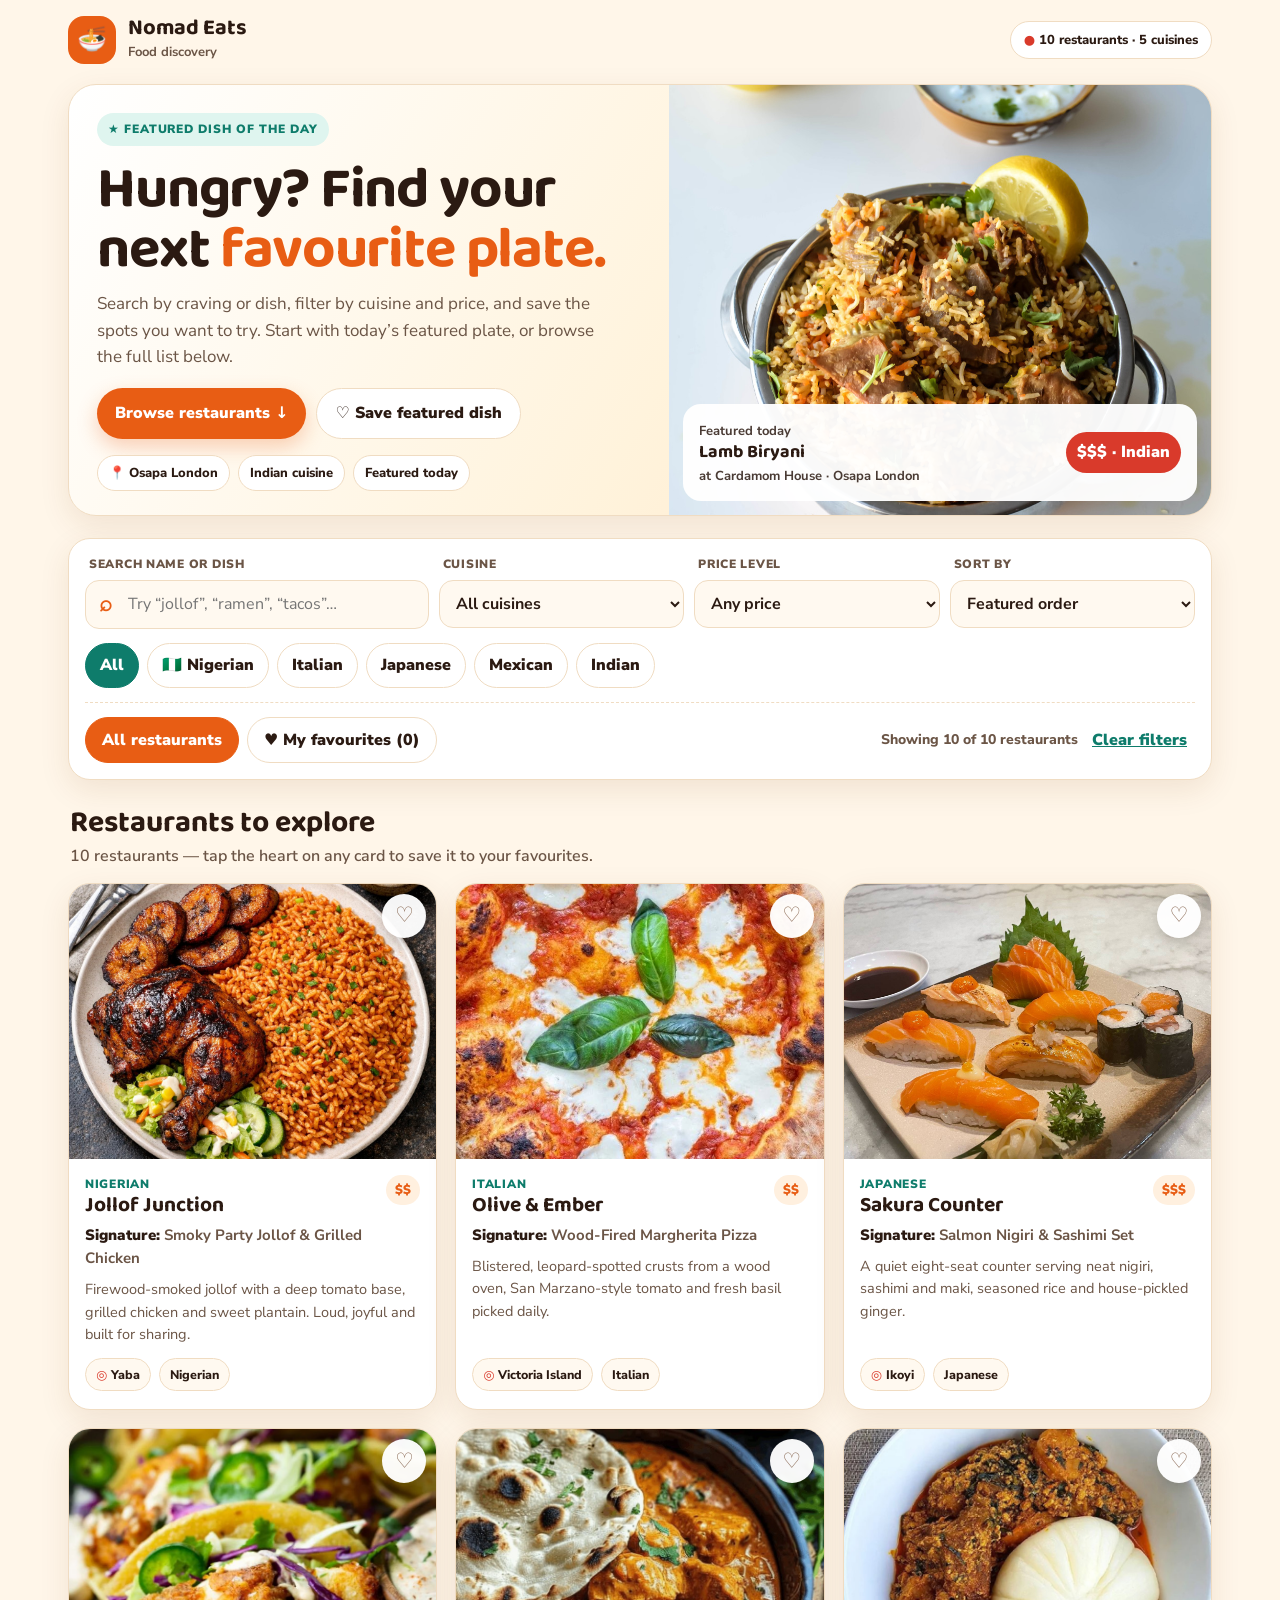
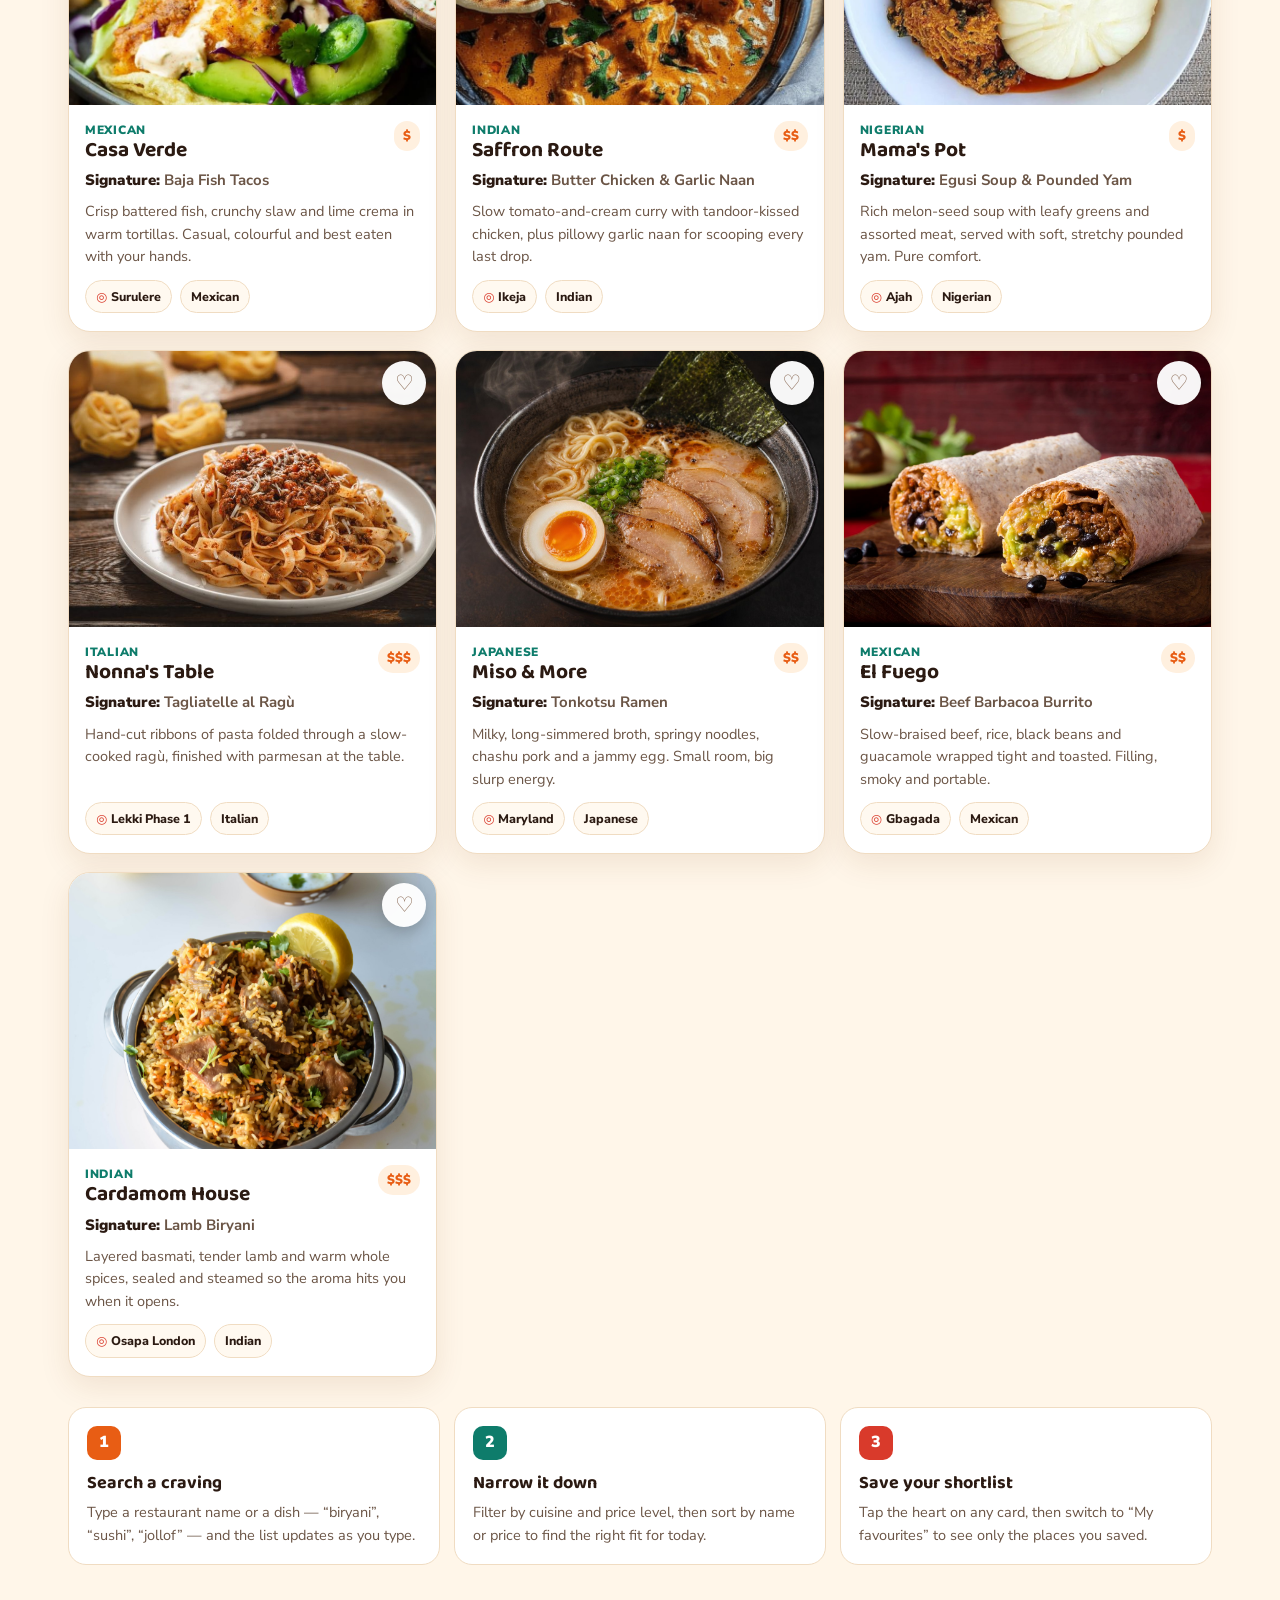
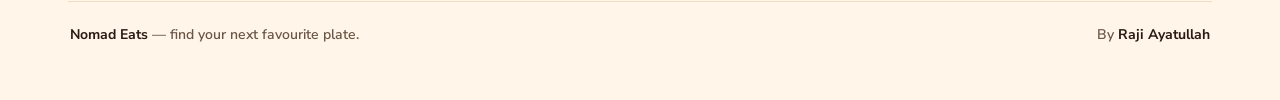
==== index.html @ 7a1a0c4a "Rename nomad-eats-food-discovery.html to index.html" ====
<!doctype html>
<html lang="en">
<head>
<meta charset="utf-8">
<meta name="viewport" content="width=device-width, initial-scale=1, viewport-fit=cover">
<meta name="color-scheme" content="light dark">
<link rel="icon" href="data:,">
<title>Nomad Eats — Food Discovery</title>
<link rel="preconnect" href="https://fonts.googleapis.com">
<link rel="preconnect" href="https://fonts.gstatic.com" crossorigin>
<link href="https://fonts.googleapis.com/css2?family=Baloo+2:wght@600;700;800&family=Nunito+Sans:opsz,wght@6..12,400;6..12,600;6..12,700;6..12,800&display=swap" rel="stylesheet">
<style>
:root{
  --bg:#FFF6E9; --bg2:#FFEDD3; --card:#FFFFFF; --card2:#FFF9F0;
  --ink:#2B1A12; --muted:#6B5546; --line:#F0DCC2;
  --orange:#E85D14; --orange2:#FF7A29; --red:#D93A2B; --teal:#0E7C6B; --teal-bg:#DFF5EF;
  --chip:#FFF; --shadow:0 10px 30px rgba(120,55,10,.10);
  --radius:22px;
  color-scheme:light dark;
}
@media (prefers-color-scheme:dark){
  :root{ --bg:#1C130E; --bg2:#241812; --card:#2A1D15; --card2:#2A1D15; --ink:#FFF3E4; --muted:#C9B09A; --line:#453224; --chip:#2A1D15; --teal-bg:#123A33; --shadow:0 10px 30px rgba(0,0,0,.35); }
}
*{box-sizing:border-box}
html{scroll-behavior:smooth}
body{margin:0;font-family:"Nunito Sans",system-ui,sans-serif;background:var(--bg);color:var(--ink);line-height:1.55}
h1,h2,h3{font-family:"Baloo 2",system-ui,sans-serif;line-height:1.05;margin:0}
a{color:var(--teal)}
button,select,input{font:inherit;min-height:44px}
img{display:block;max-width:100%}
.wrap{max-width:1180px;margin:0 auto;padding:0 18px 48px}

/* top bar */
.topbar{display:flex;align-items:center;justify-content:space-between;gap:12px;padding:16px 0 6px;flex-wrap:wrap}
.brand{display:flex;align-items:center;gap:12px}
.mark{width:48px;height:48px;border-radius:16px;background:var(--orange);color:#fff;display:grid;place-items:center;font-size:24px;flex:0 0 auto}
.brand b{font-family:"Baloo 2";font-size:22px;display:block;line-height:1}
.brand span{font-size:13px;color:var(--muted);font-weight:700}
.info-pill{border:1.5px solid var(--line);background:var(--card);border-radius:999px;padding:8px 13px;font-weight:800;font-size:13px}
.info-pill i{color:var(--red);font-style:normal}

/* hero */
.hero{margin-top:14px;background:linear-gradient(120deg,#FFF 0%,#FFF3DC 55%,#FFE3C2 100%);border:1px solid var(--line);border-radius:28px;overflow:hidden;display:grid;grid-template-columns:1.05fr .95fr;box-shadow:var(--shadow)}
@media(prefers-color-scheme:dark){.hero{background:linear-gradient(120deg,#2E1F14,#2A1A10 60%,#3A2110)}}
.hero-copy{padding:28px 28px 24px}
.eyebrow{display:inline-flex;align-items:center;gap:8px;background:var(--teal-bg);color:var(--teal);font-weight:900;font-size:12px;letter-spacing:.08em;text-transform:uppercase;padding:7px 11px;border-radius:999px}
.hero h1{font-size:clamp(32px,6vw,58px);margin:14px 0 10px;letter-spacing:-.02em}
.hero h1 em{font-style:normal;color:var(--orange)}
.hero p.lead{font-size:17px;color:var(--muted);max-width:52ch;margin:0 0 18px}
.hero-actions{display:flex;gap:10px;flex-wrap:wrap}
.btn{border:0;border-radius:999px;padding:12px 18px;font-weight:900;cursor:pointer;text-decoration:none;display:inline-flex;align-items:center;gap:8px;justify-content:center}
.btn-primary{background:var(--orange);color:#fff;box-shadow:0 8px 20px rgba(232,93,20,.28)}
.btn-ghost{background:var(--card);color:var(--ink);border:1.5px solid var(--line)}
.hero-meta{display:flex;gap:8px;flex-wrap:wrap;margin-top:16px}
.meta-chip{background:var(--card);border:1px solid var(--line);border-radius:999px;padding:7px 11px;font-size:13px;font-weight:800}
.hero-media{position:relative;min-height:320px}
.hero-media img{width:100%;height:100%;object-fit:cover;position:absolute;inset:0}
.feature-card{position:absolute;left:14px;right:14px;bottom:14px;background:rgba(255,255,255,.96);color:#2B1A12;border-radius:18px;padding:14px 16px;display:flex;justify-content:space-between;gap:8px 12px;align-items:center;flex-wrap:wrap}
.feature-card>div{min-width:0}
.feature-card b{overflow-wrap:break-word}
@media(prefers-color-scheme:dark){.feature-card{background:rgba(30,20,13,.94);color:#FFF3E4}}
.feature-card b{font-family:"Baloo 2";font-size:18px;display:block;line-height:1.1}
.feature-card span{font-size:13px;opacity:.85;font-weight:700}
.price-badge{background:var(--red);color:#fff;font-weight:900;border-radius:999px;padding:8px 11px;white-space:nowrap;flex:0 0 auto}

/* toolbar */
.toolbar{position:sticky;top:10px;z-index:20;margin-top:22px;background:var(--card);border:1px solid var(--line);border-radius:22px;padding:16px;box-shadow:var(--shadow)}
.toolbar-grid{display:grid;grid-template-columns:1.4fr 1fr 1fr 1fr;gap:10px}
@media(max-width:860px){.hero{grid-template-columns:1fr}.hero-media{min-height:300px}.toolbar-grid{grid-template-columns:1fr 1fr}}
@media(max-width:520px){.toolbar-grid{grid-template-columns:1fr}.hero-copy{padding:22px 18px}}
label.field{display:block}
label.field span{display:block;font-size:12px;font-weight:900;letter-spacing:.06em;text-transform:uppercase;color:var(--muted);margin:0 0 6px 4px}
.search-wrap{position:relative}
.search-wrap input{width:100%;border:1.5px solid var(--line);background:var(--card2);border-radius:14px;padding:11px 14px 11px 42px;color:var(--ink)}
.search-wrap::before{content:"⌕";position:absolute;left:14px;top:50%;transform:translateY(-50%);font-size:22px;color:var(--orange);font-weight:900}
select{width:100%;border:1.5px solid var(--line);background:var(--card2);border-radius:14px;padding:11px 12px;color:var(--ink);font-weight:700}
.cuisine-row{display:flex;gap:8px;flex-wrap:wrap;margin-top:14px}
.chip{border:1.5px solid var(--line);background:var(--chip);color:var(--ink);border-radius:999px;padding:9px 14px;font-weight:900;cursor:pointer;min-height:40px}
.chip[aria-pressed="true"]{background:var(--teal);border-color:var(--teal);color:#fff}
.view-row{display:flex;gap:10px;flex-wrap:wrap;align-items:center;justify-content:space-between;margin-top:14px;padding-top:14px;border-top:1px dashed var(--line)}
.view-btns{display:flex;gap:8px;flex-wrap:wrap}
.view-btn{border-radius:999px;padding:10px 16px;font-weight:900;cursor:pointer;border:1.5px solid var(--line);background:var(--chip);color:var(--ink)}
.view-btn[aria-pressed="true"]{background:var(--orange);border-color:var(--orange);color:#fff}
.result-count{font-weight:800;color:var(--muted);font-size:14px}
.count-row{display:flex;align-items:center;gap:6px;flex-wrap:wrap;min-width:0}
.clear-btn{background:none;border:0;color:var(--teal);font-weight:900;cursor:pointer;text-decoration:underline;padding:8px}

/* grid */
.section-head{display:flex;align-items:end;justify-content:space-between;gap:14px;margin:28px 2px 14px;flex-wrap:wrap}
.section-head h2{font-size:30px}
.section-head p{margin:4px 0 0;color:var(--muted);font-weight:600}
.grid{display:grid;grid-template-columns:repeat(3,1fr);gap:18px}
@media(max-width:960px){.grid{grid-template-columns:repeat(2,1fr)}}
@media(max-width:600px){.grid{grid-template-columns:1fr}}
.card{background:var(--card);border:1px solid var(--line);border-radius:var(--radius);overflow:hidden;box-shadow:var(--shadow);display:flex;flex-direction:column}
.card-media{position:relative;aspect-ratio:4/3;overflow:hidden;background:var(--bg2)}
.card-media img{width:100%;height:100%;object-fit:cover}
.fav-btn{position:absolute;top:10px;right:10px;width:44px;height:44px;border-radius:50%;border:0;background:rgba(255,255,255,.96);display:grid;place-items:center;cursor:pointer;font-size:21px;line-height:1;color:#8A6A55;box-shadow:0 6px 16px rgba(0,0,0,.18)}
.fav-btn[aria-pressed="true"]{color:var(--red);background:#FFE9E6}
.card-body{padding:16px 16px 18px;display:flex;flex-direction:column;gap:8px;flex:1}
.card-top{display:flex;justify-content:space-between;gap:10px;align-items:flex-start}
.card h3{font-size:21px}
.cuisine{font-size:12px;font-weight:900;letter-spacing:.06em;text-transform:uppercase;color:var(--teal)}
.price{font-weight:900;color:var(--orange);white-space:nowrap;background:#FFF0DF;border-radius:999px;padding:5px 9px;font-size:13px}
@media(prefers-color-scheme:dark){.price{background:#3A2412}}
.dish{font-weight:900;font-size:15px}
.dish span{color:var(--muted);font-weight:700}
.desc{color:var(--muted);font-size:14.5px;margin:0;flex:1}
.card-foot{display:flex;gap:8px;flex-wrap:wrap;margin-top:4px}
.pill{font-size:12.5px;font-weight:800;border:1px solid var(--line);border-radius:999px;padding:6px 10px;background:var(--card2)}
.pill.loc::before{content:"◎ ";color:var(--red);font-weight:900}

.empty{display:none;background:var(--card);border:1.5px dashed var(--line);border-radius:22px;padding:34px 20px;text-align:center}
.empty.show{display:block}
.empty h3{font-size:24px;margin-bottom:6px}
.empty p{color:var(--muted);margin:0 auto 14px;max-width:46ch}

.how{margin-top:30px;display:grid;grid-template-columns:repeat(3,1fr);gap:14px}
@media(max-width:700px){.how{grid-template-columns:1fr}}
.how article{background:var(--card);border:1px solid var(--line);border-radius:18px;padding:18px}
.how b{font-family:"Baloo 2";font-size:18px;display:block;margin-bottom:4px}
.how p{margin:0;color:var(--muted);font-size:14.5px}
.num{width:34px;height:34px;border-radius:10px;display:grid;place-items:center;color:#fff;font-weight:900;margin-bottom:10px}
footer{margin-top:36px;border-top:1px solid var(--line);padding:22px 2px 6px;display:flex;justify-content:space-between;gap:14px;flex-wrap:wrap;color:var(--muted);font-size:14px;font-weight:600}
footer b{color:var(--ink)}
.sr{position:absolute;width:1px;height:1px;overflow:hidden;clip:rect(0 0 0 0);white-space:nowrap}
:focus-visible{outline:3px solid var(--teal);outline-offset:2px}
@media (prefers-reduced-motion:reduce){*{scroll-behavior:auto!important;transition:none!important}}

/* ---- mobile: no horizontal overflow, roomy tap targets ---- */
html,body{overflow-x:clip}
.wrap{min-width:0}
h1,h2,h3,.card h3,.feature-card b{overflow-wrap:break-word}
.view-btn,.clear-btn{min-height:44px}
@media(max-width:520px){
  .toolbar{position:static}
  .wrap{padding:0 14px 40px}
  .topbar{padding-top:12px}
  .brand b{font-size:20px}
  .info-pill{font-size:12px;padding:7px 11px}
  .hero-copy{padding:20px 16px}
  .hero h1{font-size:31px}
  .hero p.lead{font-size:16px}
  .hero-media{min-height:260px}
  .feature-card{left:10px;right:10px;bottom:10px;padding:12px 14px}
  .feature-card b{font-size:16px}
  .price-badge{padding:7px 10px;font-size:13px}
  .section-head h2{font-size:26px}
  .card h3{font-size:19px}
  .chip{min-height:44px;padding:10px 14px}
  .view-row{flex-direction:column;align-items:stretch}
  .view-btns{display:grid;grid-template-columns:1fr 1fr}
  .view-btn{padding:11px 10px}
  footer{flex-direction:column;gap:6px}
}
@media(max-width:380px){
  .hero h1{font-size:28px}
  .hero-media{min-height:230px}
  .brand span{font-size:12px}
  .view-btns{grid-template-columns:1fr}
  .btn{width:100%}
  .hero-actions .btn{width:100%}
}

</style>
</head>
<body>
<div class="wrap">
  <div class="topbar">
    <div class="brand"><div class="mark" aria-hidden="true">🍜</div><div><b>Nomad Eats</b><span>Food discovery</span></div></div>
    <div class="info-pill"><i>●</i> 10 restaurants · 5 cuisines</div>
  </div>

  <!-- HERO / FEATURED -->
  <section class="hero" aria-labelledby="hero-title">
    <div class="hero-copy">
      <span class="eyebrow">★ Featured dish of the day</span>
      <h1 id="hero-title">Hungry? Find your next <em>favourite plate.</em></h1>
      <p class="lead">Search by craving or dish, filter by cuisine and price, and save the spots you want to try. Start with today’s featured plate, or browse the full list below.</p>
      <div class="hero-actions">
        <a class="btn btn-primary" href="#explore">Browse restaurants ↓</a>
        <button class="btn btn-ghost" id="heroFavBtn" type="button">♡ Save featured dish</button>
      </div>
      <div class="hero-meta" id="heroMeta"></div>
    </div>
    <div class="hero-media">
      <img id="heroImg" src="[data-uri]" alt="Plate of smoky jollof rice with grilled chicken and fried plantain">
      <div class="feature-card">
        <div><span id="heroDishLabel">Featured today</span><b id="heroDishName">—</b><span id="heroRestName">—</span></div>
        <div class="price-badge" id="heroPrice">—</div>
      </div>
    </div>
  </section>

  <!-- CONTROLS -->
  <section class="toolbar" id="explore" aria-label="Search and filters">
    <div class="toolbar-grid">
      <label class="field"><span>Search name or dish</span>
        <div class="search-wrap"><input id="searchInput" type="search" placeholder="Try “jollof”, “ramen”, “tacos”…" autocomplete="off"></div>
      </label>
      <label class="field"><span>Cuisine</span>
        <select id="cuisineSelect">
          <option value="all">All cuisines</option>
          <option>Nigerian</option><option>Italian</option><option>Japanese</option><option>Mexican</option><option>Indian</option>
        </select>
      </label>
      <label class="field"><span>Price level</span>
        <select id="priceSelect">
          <option value="all">Any price</option>
          <option value="1">$ — Budget</option>
          <option value="2">$$ — Mid-range</option>
          <option value="3">$$$ — Treat yourself</option>
        </select>
      </label>
      <label class="field"><span>Sort by</span>
        <select id="sortSelect">
          <option value="featured">Featured order</option>
          <option value="name">Name (A–Z)</option>
          <option value="price-low">Price: low to high</option>
          <option value="price-high">Price: high to low</option>
        </select>
      </label>
    </div>

    <div class="cuisine-row" role="group" aria-label="Quick cuisine filters" id="cuisineChips">
      <button class="chip" type="button" data-cuisine="all" aria-pressed="true">All</button>
      <button class="chip" type="button" data-cuisine="Nigerian" aria-pressed="false">🇳🇬 Nigerian</button>
      <button class="chip" type="button" data-cuisine="Italian" aria-pressed="false">Italian</button>
      <button class="chip" type="button" data-cuisine="Japanese" aria-pressed="false">Japanese</button>
      <button class="chip" type="button" data-cuisine="Mexican" aria-pressed="false">Mexican</button>
      <button class="chip" type="button" data-cuisine="Indian" aria-pressed="false">Indian</button>
    </div>

    <div class="view-row">
      <div class="view-btns" role="group" aria-label="View">
        <button class="view-btn" id="viewAllBtn" type="button" aria-pressed="true">All restaurants</button>
        <button class="view-btn" id="viewFavBtn" type="button" aria-pressed="false">♥ My favourites <span id="favCount">(0)</span></button>
      </div>
      <div class="count-row">
        <span class="result-count" id="resultCount" aria-live="polite"></span>
        <button class="clear-btn" id="clearBtn" type="button">Clear filters</button>
      </div>
    </div>
  </section>

  <div class="section-head">
    <div><h2 id="listTitle">Restaurants to explore</h2><p id="listSub">10 restaurants — tap the heart on any card to save it to your favourites.</p></div>
  </div>

  <section class="grid" id="grid" aria-label="Restaurant listings"></section>

  <div class="empty" id="emptyBox">
    <h3 id="emptyTitle">Nothing matches — yet</h3>
    <p id="emptyText">Try a different search word, or clear the filters to see all restaurants again.</p>
    <button class="btn btn-primary" id="emptyBtn" type="button">Clear search &amp; filters</button>
  </div>

  <section class="how" aria-label="How Nomad Eats works">
    <article><div class="num" style="background:var(--orange)">1</div><b>Search a craving</b><p>Type a restaurant name or a dish — “biryani”, “sushi”, “jollof” — and the list updates as you type.</p></article>
    <article><div class="num" style="background:var(--teal)">2</div><b>Narrow it down</b><p>Filter by cuisine and price level, then sort by name or price to find the right fit for today.</p></article>
    <article><div class="num" style="background:var(--red)">3</div><b>Save your shortlist</b><p>Tap the heart on any card, then switch to “My favourites” to see only the places you saved.</p></article>
  </section>

  <footer>
    <div><b>Nomad Eats</b> — find your next favourite plate.</div>
    <div>By <b>Raji Ayatullah</b></div>
  </footer>
</div>

<script>
var RESTAURANTS = [
  {id:1, name:"Jollof Junction", cuisine:"Nigerian", dish:"Smoky Party Jollof & Grilled Chicken", price:2, neighbourhood:"Yaba", img:"[data-uri]", alt:"Plate of smoky jollof rice with grilled chicken and fried plantain", desc:"Firewood-smoked jollof with a deep tomato base, grilled chicken and sweet plantain. Loud, joyful and built for sharing."},
  {id:2, name:"Olive & Ember", cuisine:"Italian", dish:"Wood-Fired Margherita Pizza", price:2, neighbourhood:"Victoria Island", img:"[data-uri]", alt:"Wood-fired margherita pizza with mozzarella, tomato and basil", desc:"Blistered, leopard-spotted crusts from a wood oven, San Marzano-style tomato and fresh basil picked daily."},
  {id:3, name:"Sakura Counter", cuisine:"Japanese", dish:"Salmon Nigiri & Sashimi Set", price:3, neighbourhood:"Ikoyi", img:"[data-uri]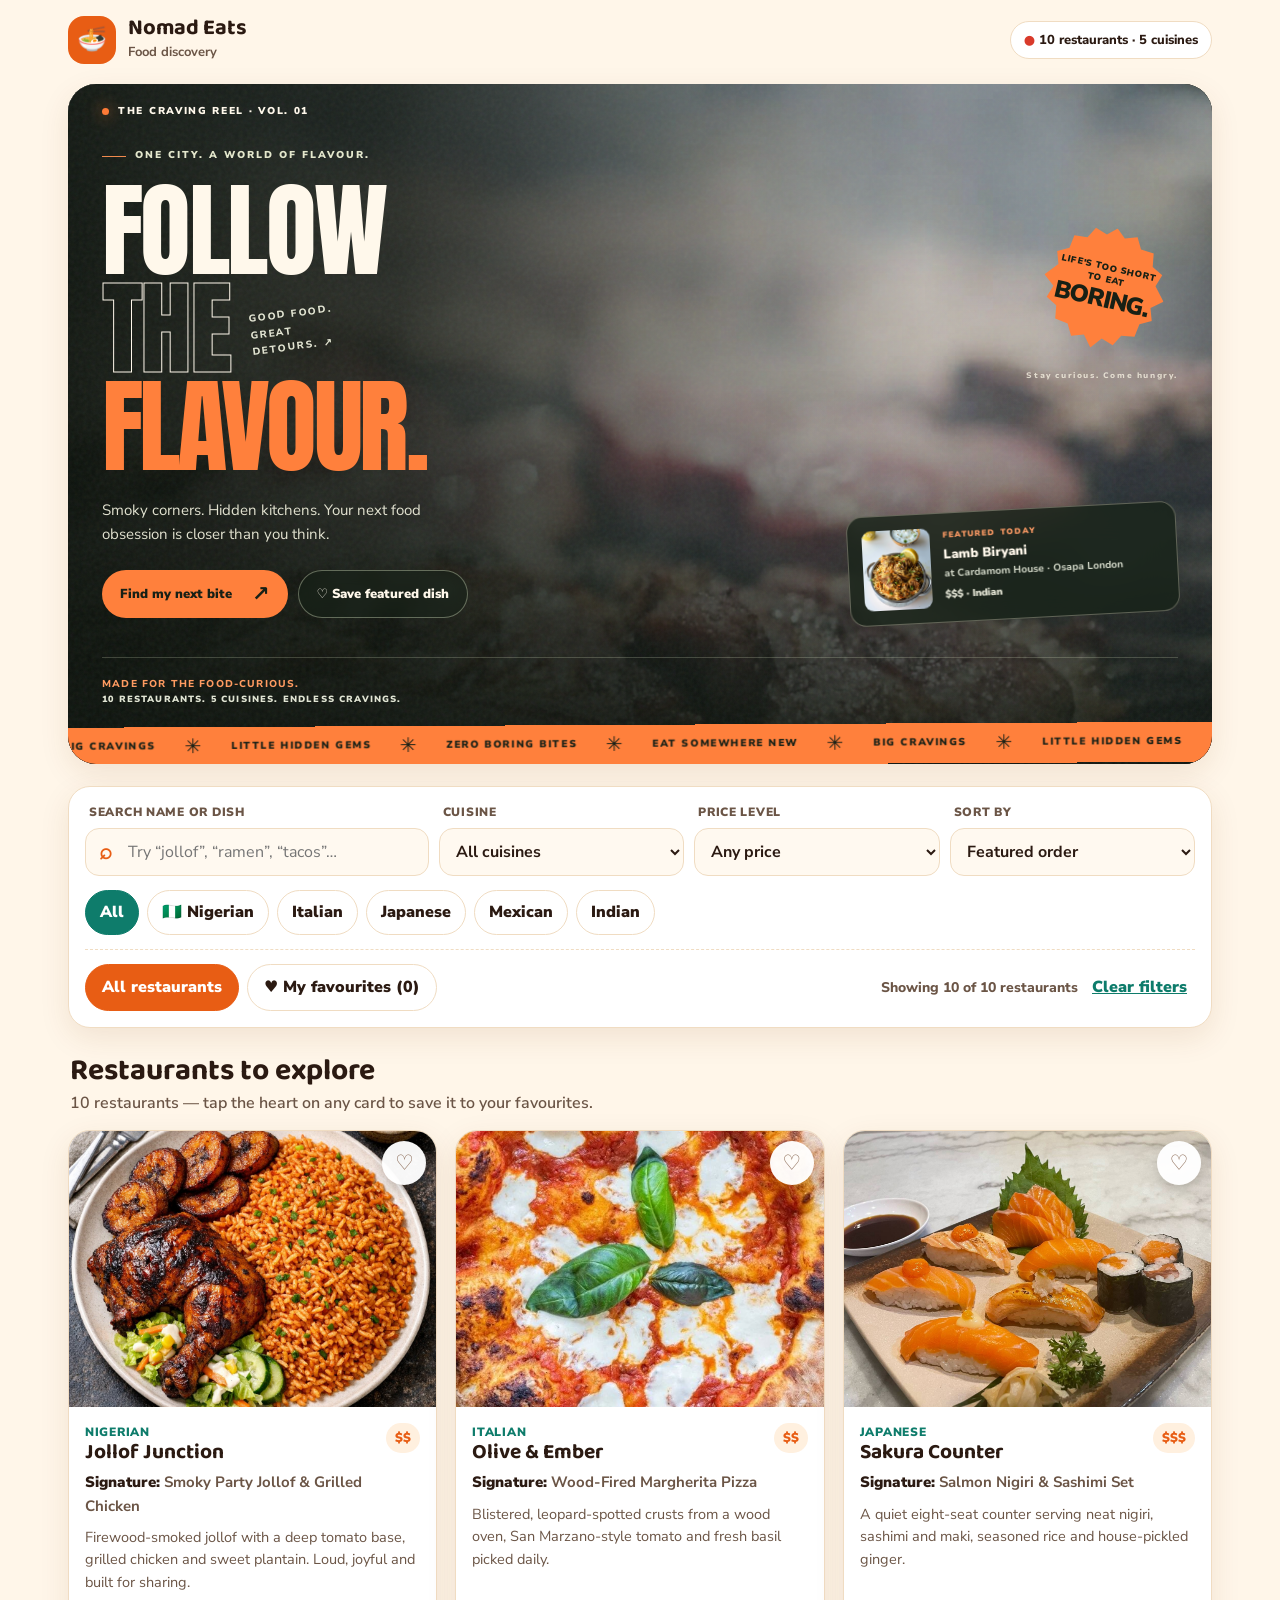
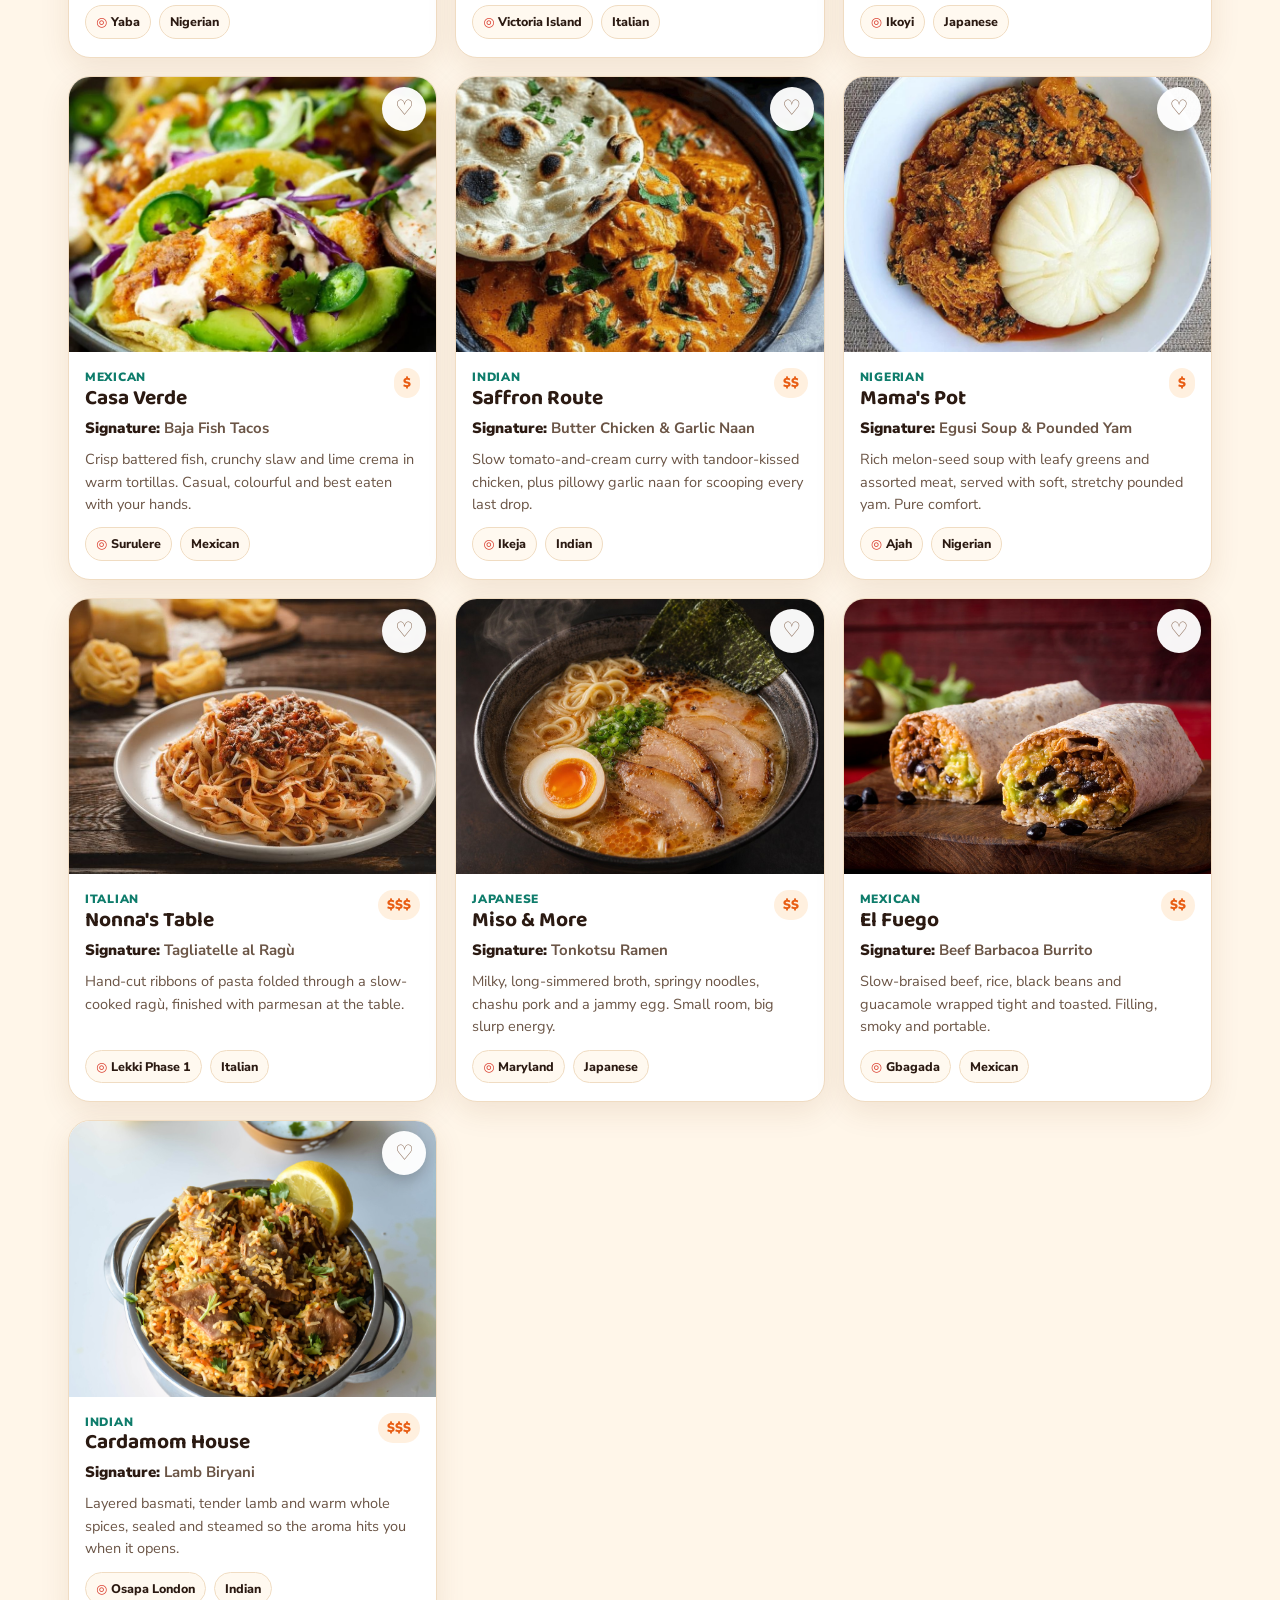
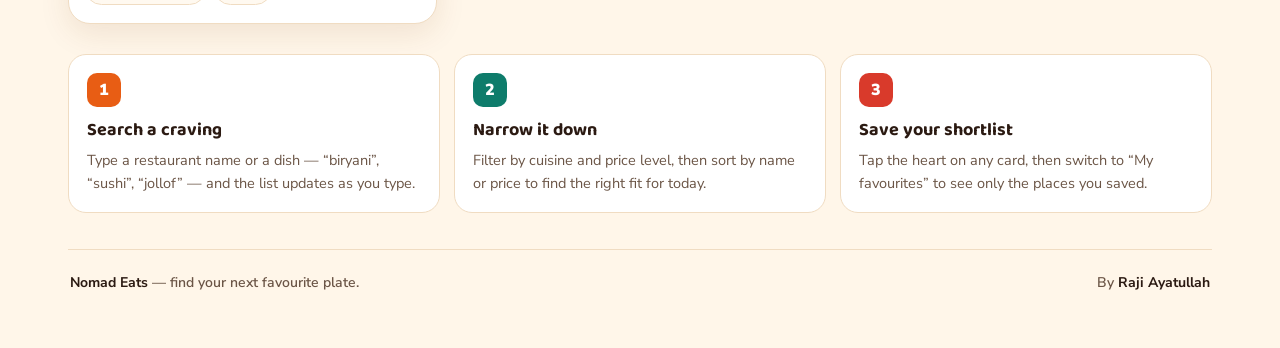
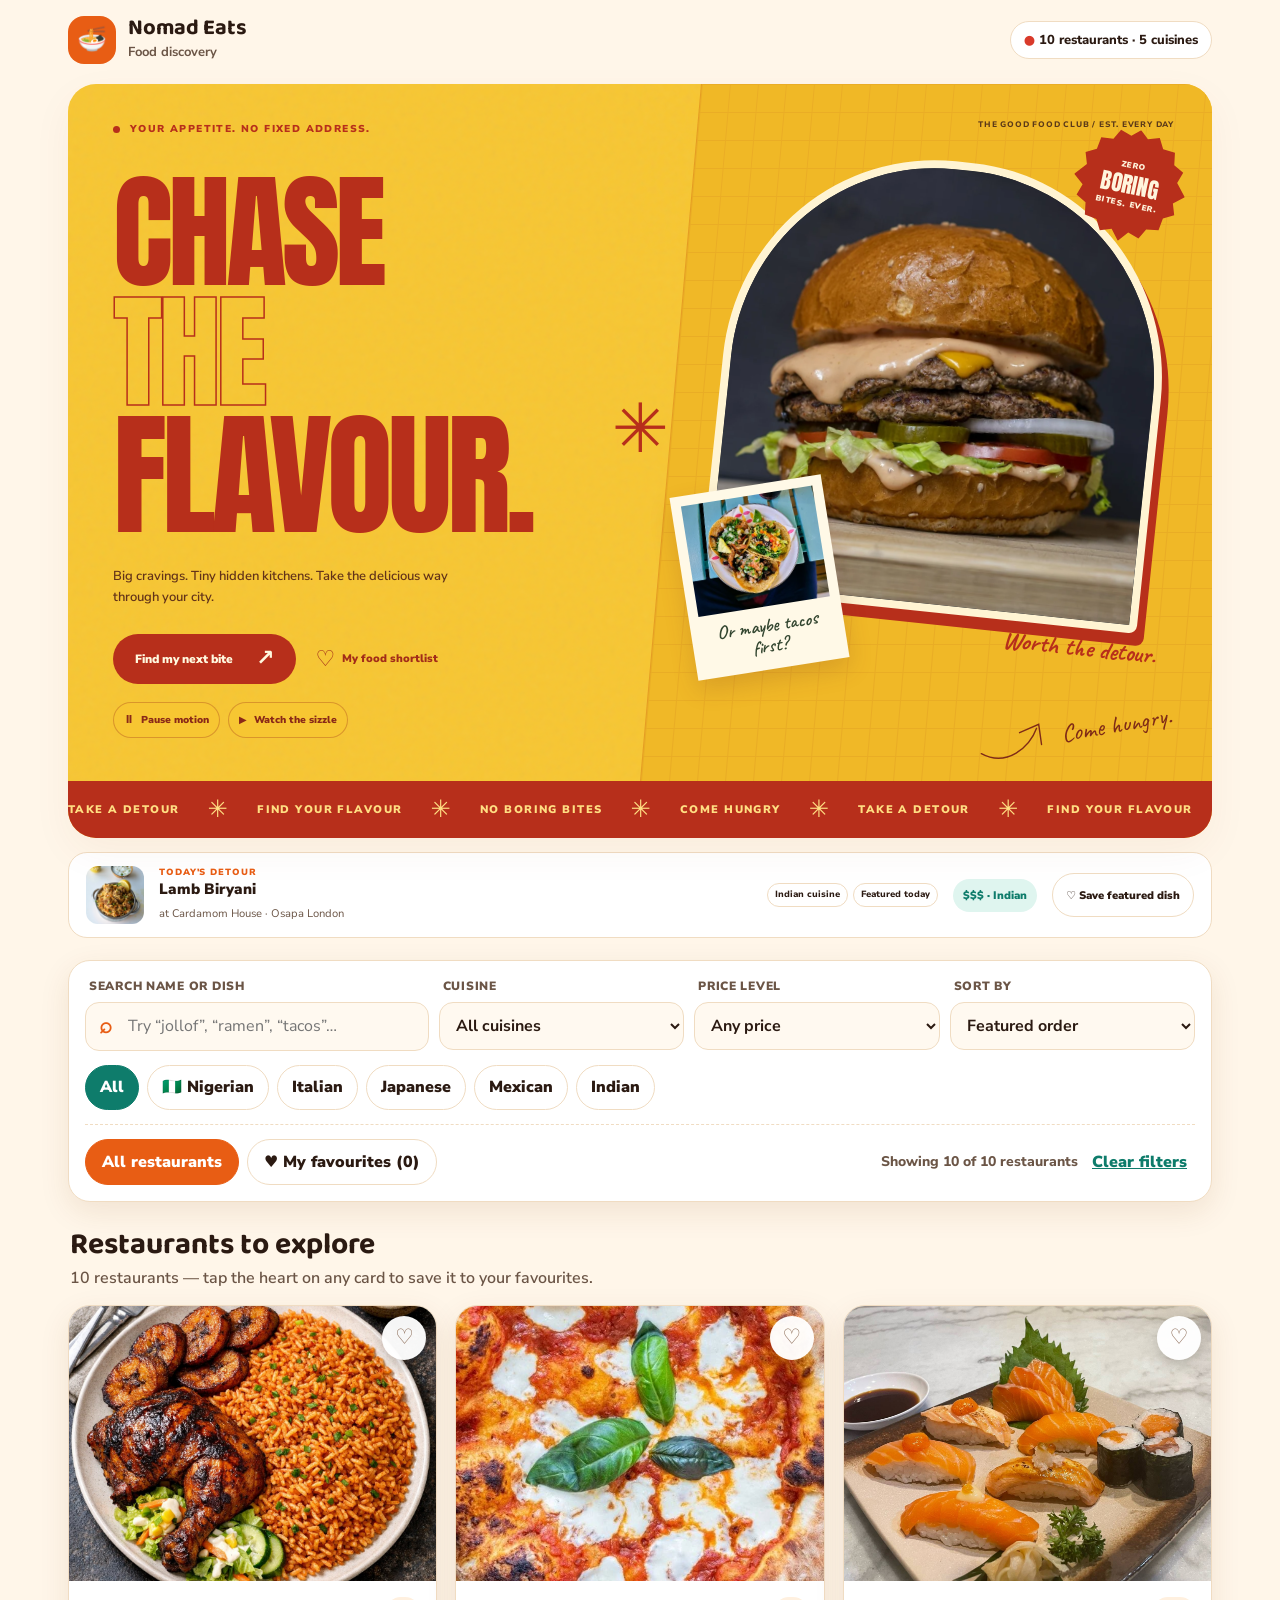
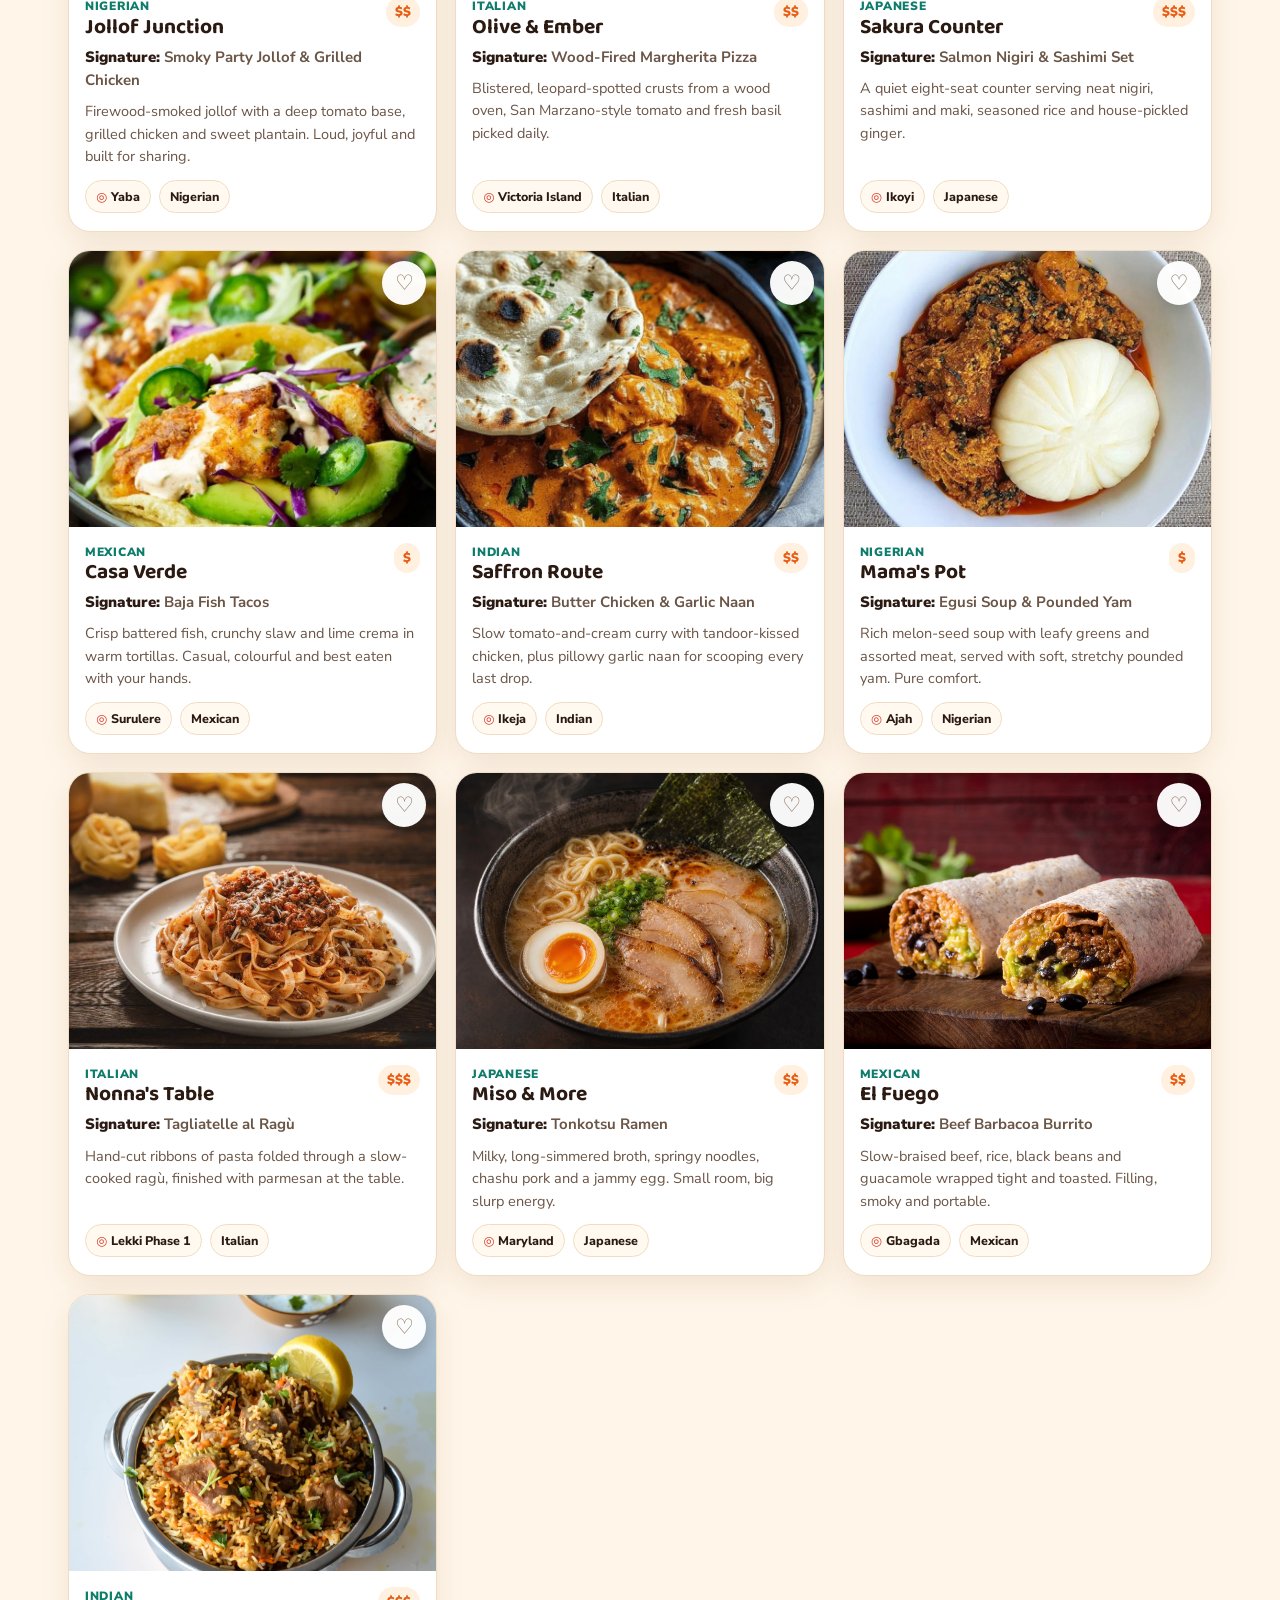
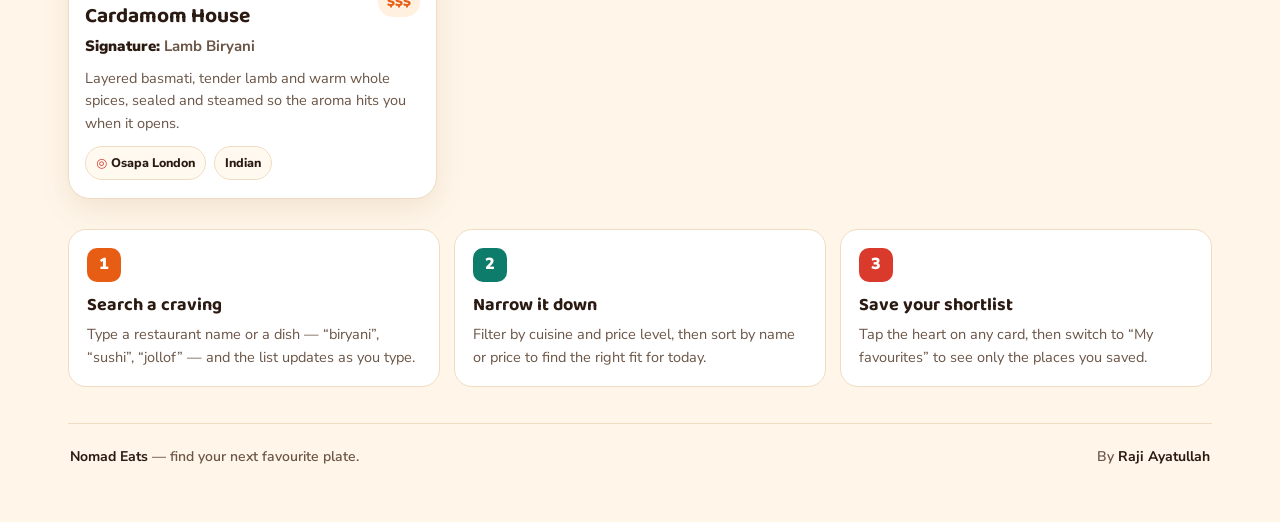
